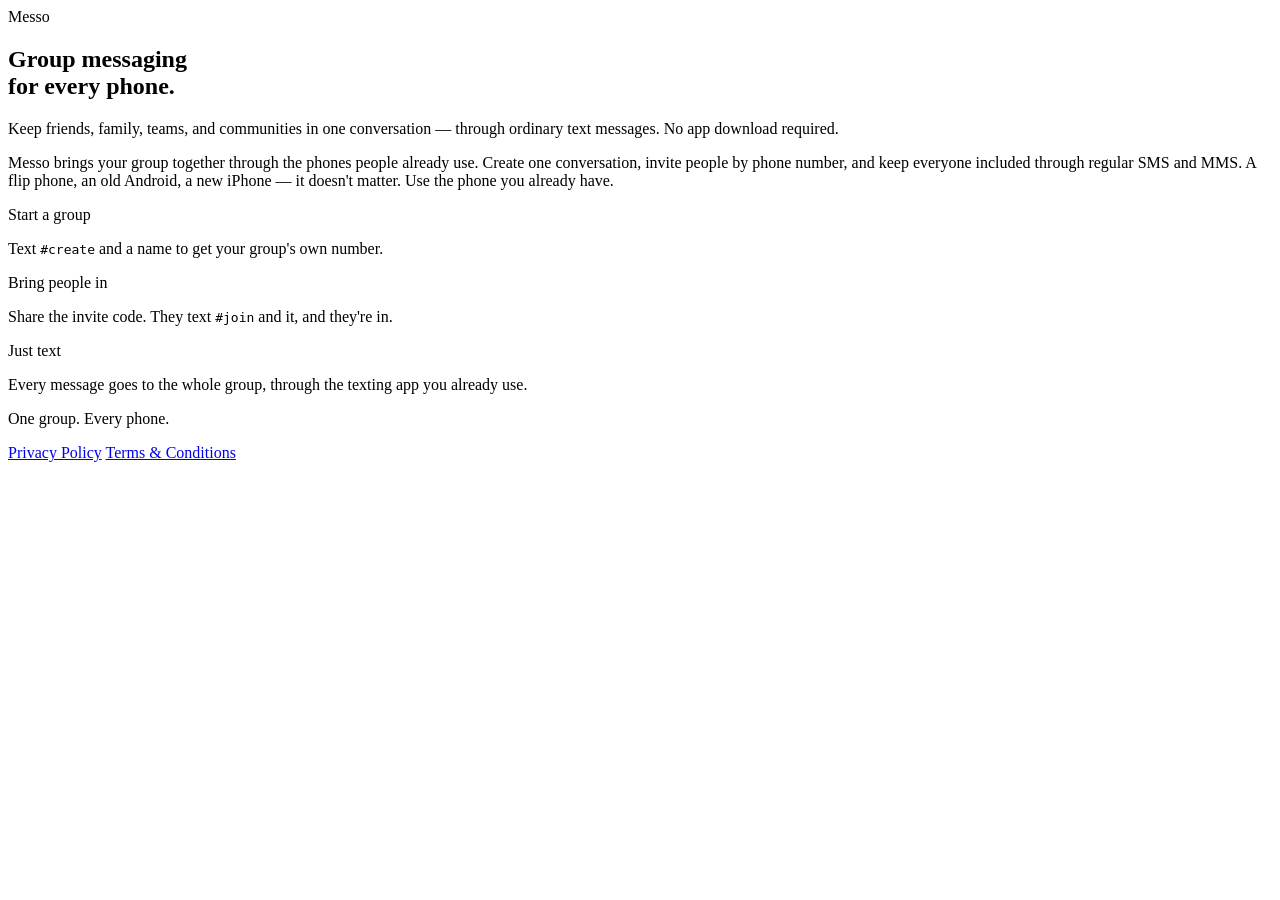
==== index.html @ 349e5691 "Create index.html" ====
<!DOCTYPE html>
<html lang="en">
<head>
<meta charset="UTF-8">
<meta name="viewport" content="width=device-width, initial-scale=1.0">
<title>Messo — Group messaging for every phone</title>
<link rel="stylesheet" href="style.css">
</head>
<body>
<header class="site-header">
  <span class="wordmark">Messo</span>
</header>

<main>
  <section class="hero">
    <h1>Group messaging<br>for every phone.</h1>
    <p class="lede">Keep friends, family, teams, and communities in one
    conversation — through ordinary text messages. No app download
    required.</p>
  </section>

  <section class="explain">
    <p>Messo brings your group together through the phones people
    already use. Create one conversation, invite people by phone
    number, and keep everyone included through regular SMS and MMS.
    A flip phone, an old Android, a new iPhone — it doesn't matter.
    Use the phone you already have.</p>
  </section>

  <section class="steps">
    <div class="step">
      <p class="step-label">Start a group</p>
      <p>Text <code>#create</code> and a name to get your group's own number.</p>
    </div>
    <div class="step">
      <p class="step-label">Bring people in</p>
      <p>Share the invite code. They text <code>#join</code> and it, and they're in.</p>
    </div>
    <div class="step">
      <p class="step-label">Just text</p>
      <p>Every message goes to the whole group, through the texting app you already use.</p>
    </div>
  </section>

  <section class="cta">
    <p>One group. Every phone.</p>
  </section>
</main>

<footer class="site-footer">
  <a href="privacy.html">Privacy Policy</a>
  <a href="terms.html">Terms &amp; Conditions</a>
</footer>
</body>
</html>
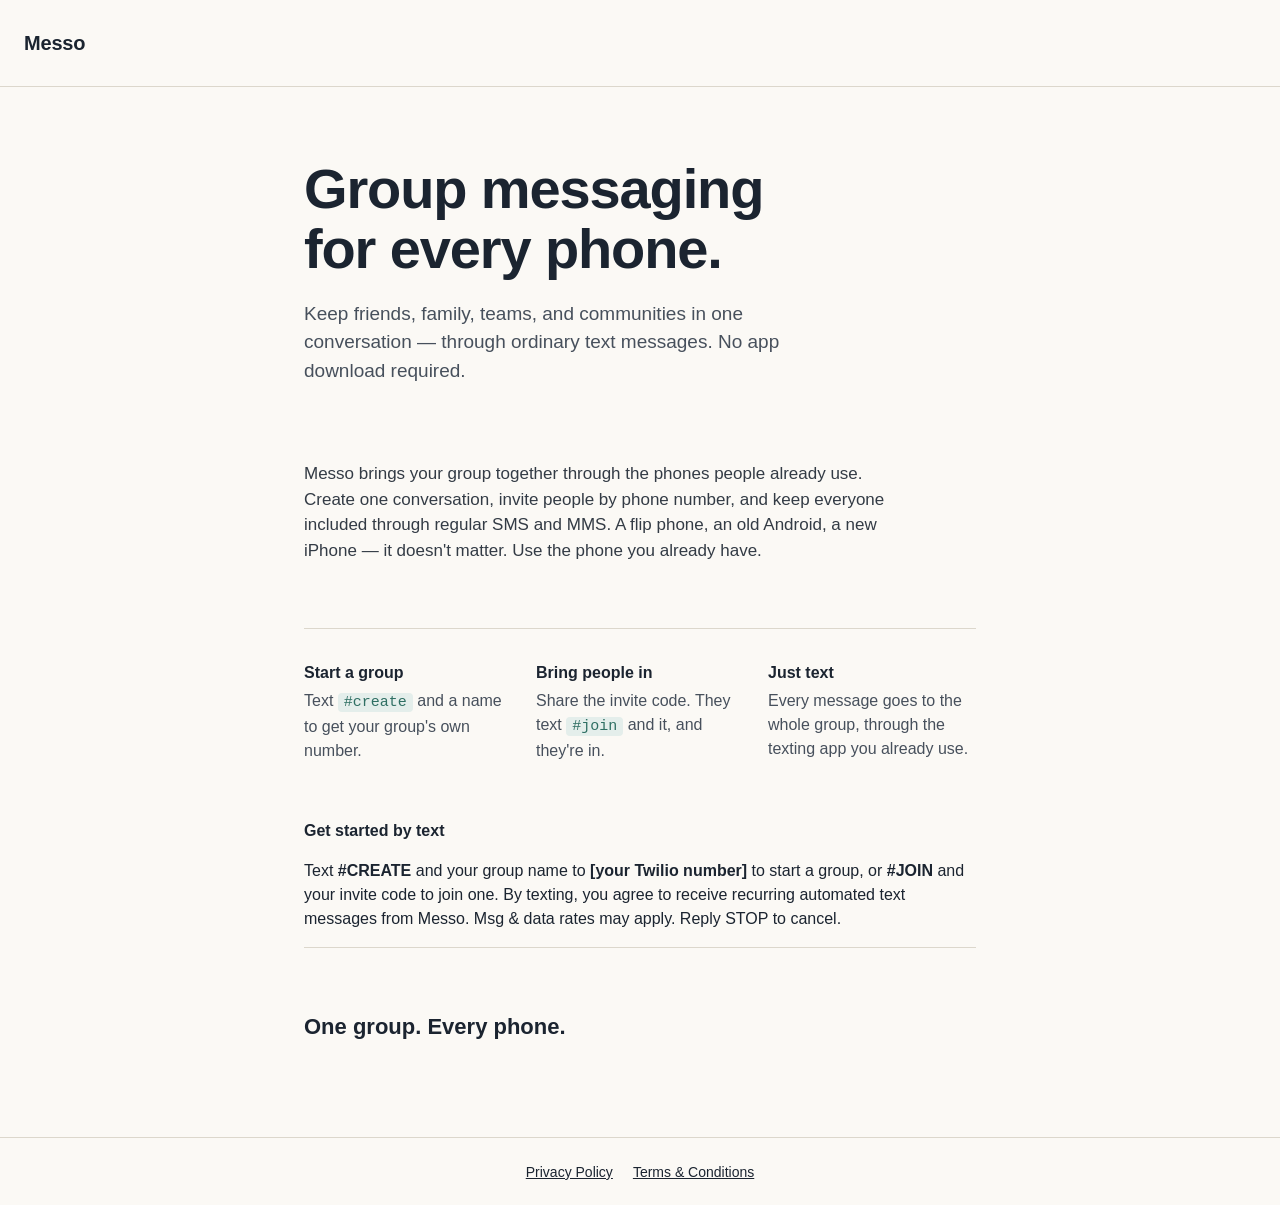
==== commit 9b8dcbab: "Update index.html opt in section" ====
--- a/index.html
+++ b/index.html
@@ -42,6 +42,15 @@
     </div>
   </section>
 
+  <section class="opt-in">
+  <p class="step-label">Get started by text</p>
+  <p>Text <strong>#CREATE</strong> and your group name to
+  <strong>[your Twilio number]</strong> to start a group, or
+  <strong>#JOIN</strong> and your invite code to join one. By texting,
+  you agree to receive recurring automated text messages from Messo.
+  Msg &amp; data rates may apply. Reply STOP to cancel.</p>
+</section>
+
   <section class="cta">
     <p>One group. Every phone.</p>
   </section>
--- a/style.css
+++ b/style.css
@@ -0,0 +1,110 @@
+:root {
+  --ink: #1B2430;
+  --paper: #FBF9F5;
+  --signal: #2F6F63;
+  --signal-soft: #E4EEEB;
+  --line: #DCD7CC;
+}
+
+* { box-sizing: border-box; }
+
+body {
+  margin: 0;
+  background: var(--paper);
+  color: var(--ink);
+  font-family: -apple-system, "Segoe UI", Roboto, "Helvetica Neue", Arial, sans-serif;
+  line-height: 1.5;
+}
+
+.site-header {
+  padding: 28px 24px;
+  border-bottom: 1px solid var(--line);
+}
+
+.wordmark {
+  font-size: 20px;
+  font-weight: 700;
+  letter-spacing: -0.01em;
+  color: var(--ink);
+  text-decoration: none;
+}
+
+main { max-width: 720px; margin: 0 auto; padding: 0 24px; }
+
+.hero {
+  padding: 72px 0 32px;
+}
+
+.hero h1 {
+  font-size: clamp(36px, 6vw, 56px);
+  line-height: 1.08;
+  letter-spacing: -0.02em;
+  margin: 0 0 20px;
+}
+
+.lede {
+  font-size: 19px;
+  max-width: 46ch;
+  color: #47505C;
+}
+
+.explain {
+  padding: 8px 0 48px;
+  font-size: 17px;
+  max-width: 62ch;
+  color: #333B45;
+}
+
+.steps {
+  display: grid;
+  gap: 24px;
+  padding: 32px 0 56px;
+  border-top: 1px solid var(--line);
+}
+
+.step-label {
+  font-weight: 700;
+  margin: 0 0 4px;
+}
+
+.step p:last-child { margin: 0; color: #47505C; }
+
+.step code {
+  background: var(--signal-soft);
+  color: var(--signal);
+  padding: 1px 6px;
+  border-radius: 4px;
+  font-size: 15px;
+}
+
+.cta {
+  border-top: 1px solid var(--line);
+  padding: 40px 0 72px;
+  font-size: 22px;
+  font-weight: 600;
+}
+
+.doc {
+  padding: 56px 0 80px;
+}
+
+.doc h1 { font-size: 34px; margin: 0 0 4px; }
+.doc .effective { color: #6B7280; margin: 0 0 32px; }
+.doc h2 { font-size: 20px; margin: 40px 0 12px; }
+.doc p, .doc li { color: #333B45; font-size: 16px; }
+.doc ul { padding-left: 20px; }
+
+.site-footer {
+  border-top: 1px solid var(--line);
+  padding: 24px;
+  display: flex;
+  gap: 20px;
+  justify-content: center;
+  font-size: 14px;
+}
+
+.site-footer a { color: var(--ink); }
+
+@media (min-width: 640px) {
+  .steps { grid-template-columns: repeat(3, 1fr); }
+}
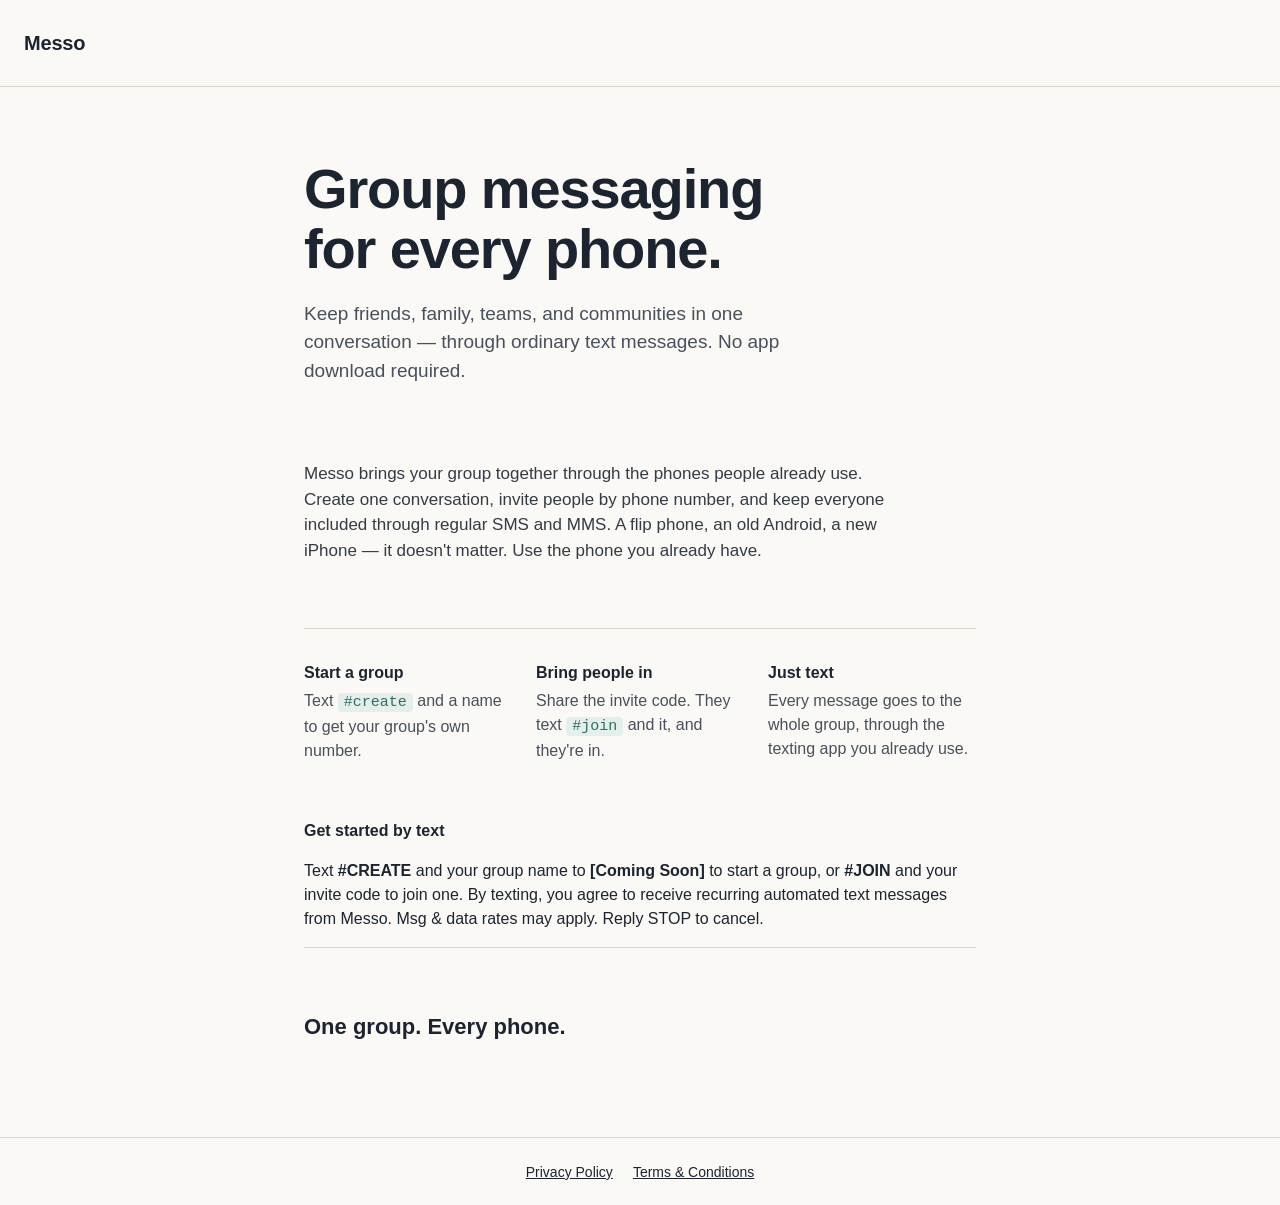
==== commit 5c079f8a: "Update index.html format" ====
--- a/index.html
+++ b/index.html
@@ -43,13 +43,14 @@
   </section>
 
   <section class="opt-in">
+    <div>
   <p class="step-label">Get started by text</p>
   <p>Text <strong>#CREATE</strong> and your group name to
-  <strong>[your Twilio number]</strong> to start a group, or
+  <strong>[Coming Soon]</strong> to start a group, or
   <strong>#JOIN</strong> and your invite code to join one. By texting,
   you agree to receive recurring automated text messages from Messo.
   Msg &amp; data rates may apply. Reply STOP to cancel.</p>
-</section>
+</div></section>
 
   <section class="cta">
     <p>One group. Every phone.</p>
